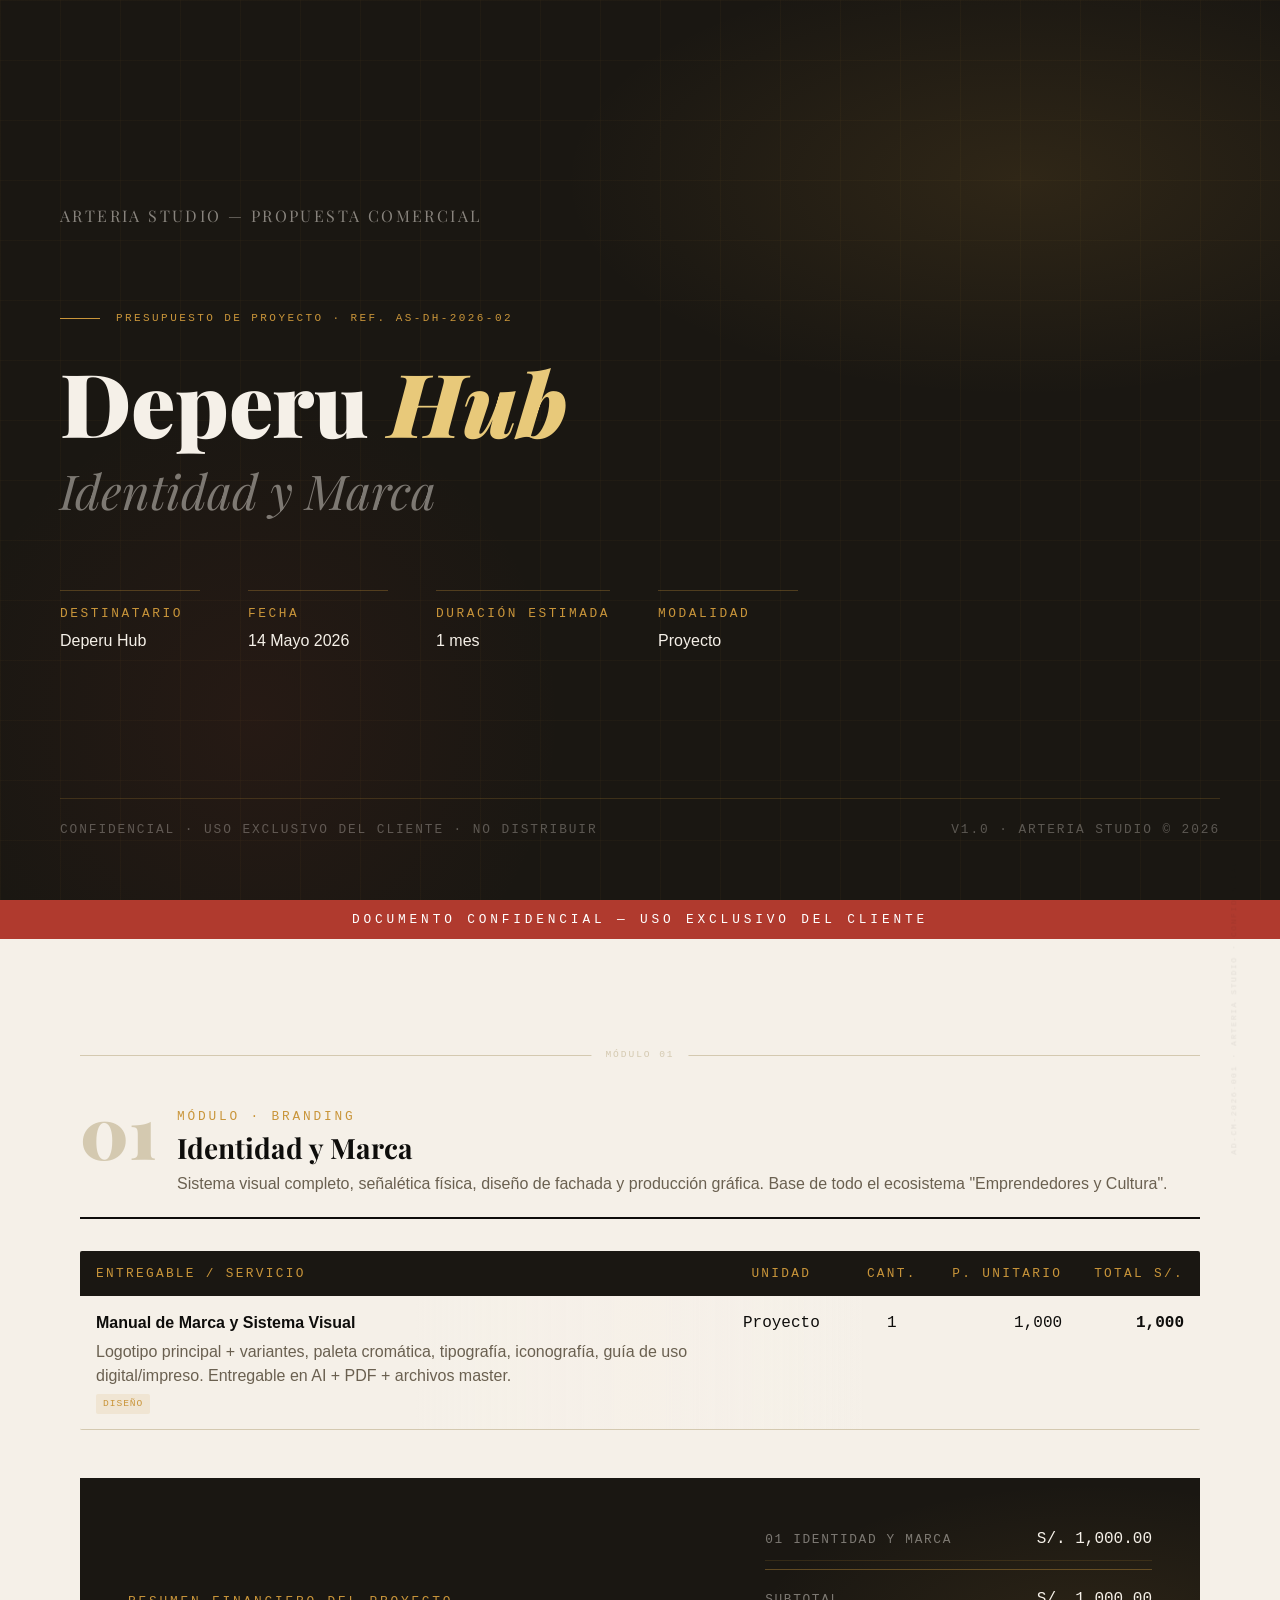
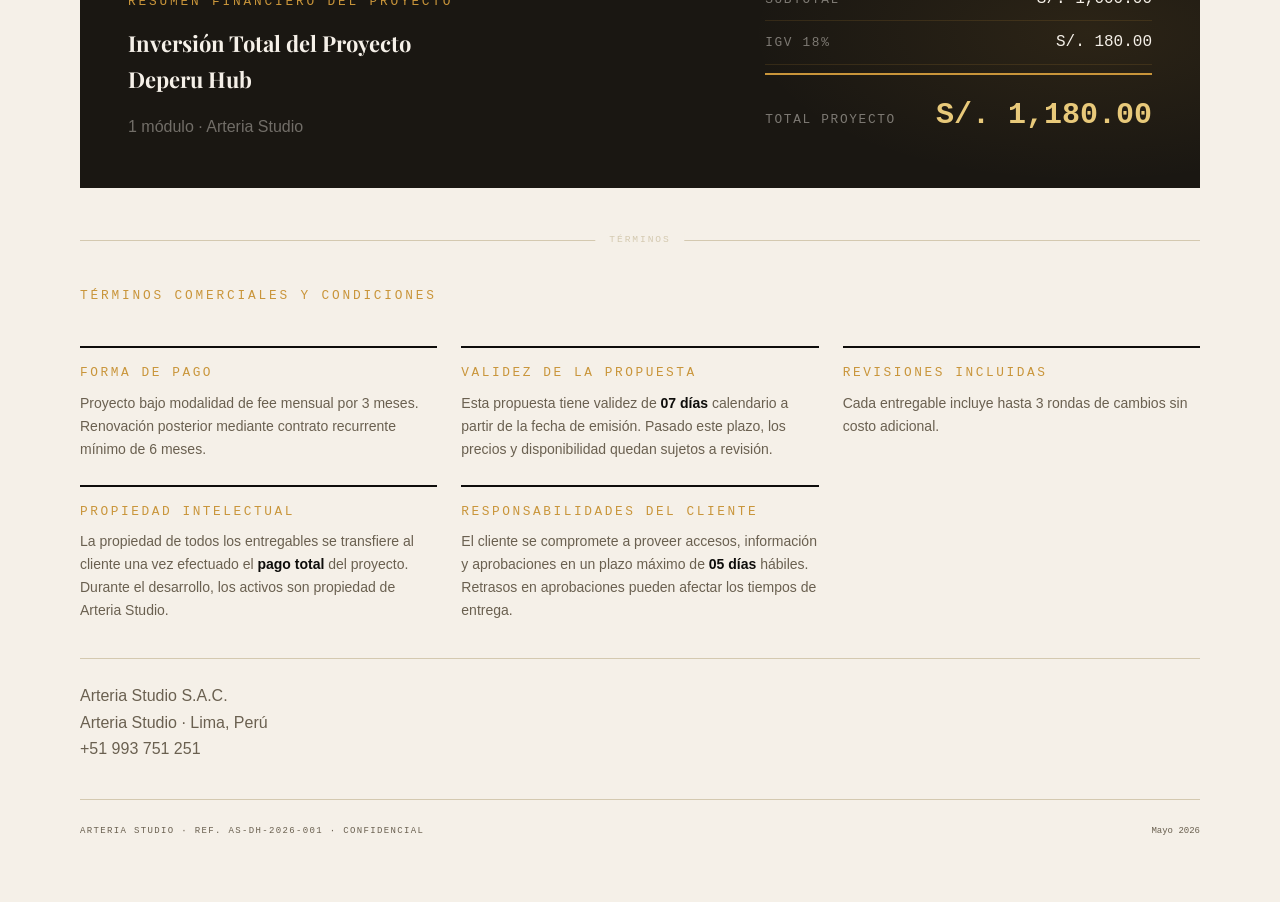
==== index.html @ 9439458f "🚀 RELEASE: Initial" ====
<!DOCTYPE html>
<html lang="es">
<head>
<meta charset="UTF-8">
<meta name="viewport" content="width=device-width, initial-scale=1.0">
<title>Presupuesto de Proyecto — Deperu Hub</title>
<link href="https://fonts.googleapis.com/css2?family=Playfair+Display:ital,wght@0,400;0,700;0,900;1,400yfamily=DM+Sans:wght@300;400;500;600yfamily=DM+Mono:wght@400;500ydisplay=swap" rel="stylesheet">
<link rel="stylesheet" href="styles.css">
</head>
<body>

<!-- COVER PAGE -->
<div class="cover">
  <div class="cover-grid"></div>
  <div class="cover-body">
    <div class="cover-logo">Arteria Studio — Propuesta Comercial</div>
    <div class="cover-eyebrow">Presupuesto de Proyecto · Ref. AS-DH-2026-02</div>
    <h1 class="cover-title">Deperu <em>Hub</em></h1>
    <div class="cover-subtitle">Identidad y Marca</div>
    <div class="cover-meta">
      <div class="cover-meta-item">
        <div class="cover-meta-label">Destinatario</div>
        <div class="cover-meta-value">Deperu Hub</div>
      </div>
      <div class="cover-meta-item">
        <div class="cover-meta-label">Fecha</div>
        <div class="cover-meta-value">14 Mayo 2026</div>
      </div>
      <div class="cover-meta-item">
        <div class="cover-meta-label">Duración estimada</div>
        <div class="cover-meta-value">1 mes</div>
      </div>
      <div class="cover-meta-item">
        <div class="cover-meta-label">Modalidad</div>
        <div class="cover-meta-value">Proyecto</div>
      </div>
    </div>
  </div>
  <div class="cover-footer">
    <div class="cover-footer-left">Confidencial · Uso exclusivo del cliente · No distribuir</div>
    <div class="cover-footer-right">v1.0 · Arteria Studio © 2026</div>
  </div>
</div>

<div class="confidential-banner">Documento confidencial — Uso exclusivo del cliente</div>

<!-- MAIN CONTENT -->
<div class="page">
  <div class="page-break" data-label="Módulo 01"></div>

  <!-- ═══════════════════════════════════════════ -->
  <!-- MÓDULO 01: ECOSISTEMA DIGITAL -->
  <!-- ═══════════════════════════════════════════ -->
  <div class="section-header">
    <div class="section-num">01</div>
    <div class="section-info">
      <div class="section-tag">Módulo · Branding</div>
      <div class="section-title">Identidad y Marca</div>
      <div class="section-desc">Sistema visual completo, señalética física, diseño de fachada y producción gráfica. Base de todo el ecosistema "Emprendedores y Cultura".</div>
    </div>
  </div>

  <div class="scroll-hint">← Desliza para ver →</div>
  <div class="table-scroll">
  <table class="budget-table">
    <thead>
      <tr>
        <th style="width:60%">Entregable / Servicio</th>
        <th style="width:12%; text-align:center;">Unidad</th>
        <th style="width:8%; text-align:center;">Cant.</th>
        <th style="width:10%; text-align:right;" class="th-right">P. Unitario</th>
        <th style="width:10%; text-align:right;" class="th-right">Total S/.</th>
      </tr>
    </thead>
    <tbody>
      <tr>
        <td>
          <div class="item-name">Manual de Marca y Sistema Visual</div>
          <div class="item-desc">Logotipo principal + variantes, paleta cromática, tipografía, iconografía, guía de uso digital/impreso. Entregable en AI + PDF + archivos master.</div>
          <span class="item-tag tag-design">Diseño</span>
        </td>
        <td class="col-qty">Proyecto</td>
        <td class="col-qty">1</td>
        <td class="col-price">1,000</td>
        <td class="col-total">1,000</td>
      </tr>
    </tbody>
  </table>
  </div><!-- /table-scroll -->

  <!-- ═══════════════════════════════════════════ -->
  <!-- GRAND TOTAL -->
  <!-- ═══════════════════════════════════════════ -->
  <div class="grand-total-block">
    <div class="grand-total-inner">
      <div>
        <div class="grand-total-label">Resumen financiero del proyecto</div>
        <div class="grand-total-title">Inversión Total del Proyecto<br>Deperu Hub</div>
        <div class="grand-total-note" style="margin-top: 16px;">1 módulo · Arteria Studio</div>
      </div>
      <div class="grand-total-amounts">
        <div class="amount-row">
          <span class="amount-label">01 Identidad y Marca</span>
          <span class="amount-value">S/. 1,000.00</span>
        </div>
        <div class="amount-row" style="border-top: 1px solid rgba(201,149,58,0.4); padding-top:16px; margin-top:8px;">
          <span class="amount-label">Subtotal</span>
          <span class="amount-value">S/. 1,000.00</span>
        </div>
        <div class="amount-row">
          <span class="amount-label">IGV 18%</span>
          <span class="amount-value">S/. 180.00</span>
        </div>
        <div class="amount-row" style="border-top: 2px solid var(--gold); padding-top:16px; margin-top:8px;">
          <span class="amount-label">TOTAL PROYECTO</span>
          <span class="amount-value highlight">S/. 1,180.00</span>
        </div>
      </div>
    </div>
  </div>

  <!-- ═══════════════════════════════════════════ -->
  <!-- TÉRMINOS y CONDICIONES -->
  <!-- ═══════════════════════════════════════════ -->
  <div class="page-break" data-label="Términos"></div>
  <div class="section-tag" style="margin-bottom: 24px;">Términos comerciales y condiciones</div>
  <div class="terms-grid">
    <div class="term-block">
      <div class="term-title">Forma de Pago</div>
      <div class="term-content">
        Proyecto bajo modalidad de fee mensual por 3 meses. Renovación posterior mediante contrato recurrente mínimo de 6 meses.
      </div>
    </div>
    <div class="term-block">
      <div class="term-title">Validez de la Propuesta</div>
      <div class="term-content">
        Esta propuesta tiene validez de <strong>07 días</strong> calendario a partir de la fecha de emisión. Pasado este plazo, los precios y disponibilidad quedan sujetos a revisión.
      </div>
    </div>
    <div class="term-block">
      <div class="term-title">Revisiones Incluidas</div>
      <div class="term-content">
        Cada entregable incluye hasta 3 rondas de cambios sin costo adicional.
      </div>
    </div>
    <div class="term-block">
      <div class="term-title">Propiedad Intelectual</div>
      <div class="term-content">
        La propiedad de todos los entregables se transfiere al cliente una vez efectuado el <strong>pago total</strong> del proyecto. Durante el desarrollo, los activos son propiedad de Arteria Studio.
      </div>
    </div>
    <div class="term-block">
      <div class="term-title">Responsabilidades del Cliente</div>
      <div class="term-content">
        El cliente se compromete a proveer accesos, información y aprobaciones en un plazo máximo de <strong>05 días</strong> hábiles. Retrasos en aprobaciones pueden afectar los tiempos de entrega.
      </div>
    </div>
  </div>

  <!-- FIRMA -->
  <div class="signature-grid" style="margin-top: 36px; border-top: 1px solid var(--rule);">
    <div>
      <div style="margin-top: 24px; font-size: 1rem; color: var(--muted);">
        Arteria Studio S.A.C.<br>
        Arteria Studio · Lima, Perú<br>
        +51 993 751 251
      </div>
    </div>
  </div>

  <!-- FOOTER -->
  <div style="margin-top: 36px; padding-top: 24px; border-top: 1px solid var(--rule); display:flex; justify-content:space-between; align-items:center;">
    <div style="font-family:'DM Mono',monospace; font-size:9px; color:var(--muted); letter-spacing:0.15em; text-transform:uppercase;">
      Arteria Studio · Ref. AS-DH-2026-001 · Confidencial
    </div>
    <div style="font-family:'DM Mono',monospace; font-size:9px; color:var(--muted);">
      Mayo 2026
    </div>
  </div>

</div>

<div class="watermark">AD-CM-2026-001 · Arteria Studio · Confidencial</div>

</body>
</html>
---- styles.css ----
/* ── DESIGN TOKENS ───────────────────────────── */
  :root {
    --ink: #0e0d0b;
    --paper: #f5f0e8;
    --gold: #c9953a;
    --gold-light: #e8c97a;
    --red: #b03a2e;
    --muted: #6a6050;
    --rule: #d4c9b0;
    --white: #fefcf8;
    --section-bg: #1a1712;
  }

  *, *::before, *::after { box-sizing: border-box; margin: 0; padding: 0; }

  /* ── BASE ────────────────────────────────────── */
  body {
    font-family: 'DM Sans', sans-serif;
    background: var(--paper);
    color: var(--ink);
    font-size: 1rem;
    line-height: 1.65;
  }

  /* ── COVER ───────────────────────────────────── */
  .cover {
    min-height: 100svh;
    background: var(--section-bg);
    display: grid;
    grid-template-rows: 1fr auto;
    padding: clamp(32px, 6vw, 60px);
    position: relative;
    overflow: hidden;
  }

  .cover::before {
    content: '';
    position: absolute;
    inset: 0;
    background:
      radial-gradient(ellipse 60% 40% at 80% 20%, rgba(201,149,58,0.12) 0%, transparent 60%),
      radial-gradient(ellipse 40% 60% at 20% 80%, rgba(176,58,46,0.08) 0%, transparent 60%);
  }

  .cover-grid {
    position: absolute;
    inset: 0;
    background-image:
      linear-gradient(rgba(201,149,58,0.04) 1px, transparent 1px),
      linear-gradient(90deg, rgba(201,149,58,0.04) 1px, transparent 1px);
    background-size: 60px 60px;
  }

  .cover-body {
    position: relative;
    z-index: 2;
    display: flex;
    flex-direction: column;
    justify-content: center;
  }

  .cover-eyebrow {
    font-family: 'DM Mono', monospace;
    font-size: 11px;
    letter-spacing: 0.22em;
    text-transform: uppercase;
    color: var(--gold);
    margin-bottom: 32px;
    display: flex;
    align-items: center;
    gap: 16px;
    flex-wrap: wrap;
  }

  .cover-eyebrow::before {
    content: '';
    display: block;
    width: 40px;
    height: 1px;
    background: var(--gold);
    flex-shrink: 0;
  }

  .cover-logo {
    font-family: 'Playfair Display', serif;
    font-size: 1rem;
    font-weight: 400;
    color: rgba(245,240,232,0.5);
    letter-spacing: 0.15em;
    text-transform: uppercase;
    margin-bottom: clamp(40px, 8vw, 80px);
  }

  .cover-title {
    font-family: 'Playfair Display', serif;
    font-size: clamp(44px, 9vw, 88px);
    font-weight: 900;
    line-height: 0.95;
    color: var(--paper);
    margin-bottom: 8px;
  }

  .cover-title em {
    font-style: italic;
    color: var(--gold-light);
  }

  .cover-subtitle {
    font-family: 'Playfair Display', serif;
    font-size: clamp(22px, 4vw, 48px);
    font-weight: 400;
    font-style: italic;
    color: rgba(245,240,232,0.45);
    margin-bottom: clamp(32px, 6vw, 60px);
  }

  .cover-meta {
    display: flex;
    gap: clamp(20px, 4vw, 48px);
    flex-wrap: wrap;
  }

  .cover-meta-item {
    border-top: 1px solid rgba(201,149,58,0.3);
    padding-top: 12px;
    min-width: 140px;
  }

  .cover-meta-label {
    font-family: 'DM Mono', monospace;
    font-size: .8rem;
    letter-spacing: 0.2em;
    text-transform: uppercase;
    color: var(--gold);
    margin-bottom: 4px;
  }

  .cover-meta-value {
    font-size: 1rem;
    color: var(--paper);
    font-weight: 500;
  }

  .cover-footer {
    position: relative;
    z-index: 2;
    display: flex;
    justify-content: space-between;
    align-items: flex-end;
    border-top: 1px solid rgba(201,149,58,0.2);
    padding-top: 20px;
    gap: 16px;
    flex-wrap: wrap;
  }

  .cover-footer-left,
  .cover-footer-right {
    font-family: 'DM Mono', monospace;
    font-size: .8rem;
    color: rgba(245,240,232,0.3);
    letter-spacing: 0.15em;
    text-transform: uppercase;
  }

  /* ── CONFIDENTIAL BANNER ─────────────────────── */
  .confidential-banner {
    background: var(--red);
    color: white;
    font-family: 'DM Mono', monospace;
    font-size: .8rem;
    letter-spacing: 0.3em;
    text-transform: uppercase;
    text-align: center;
    padding: 9px;
  }

  /* ── PAGE WRAPPER ────────────────────────────── */
  .page {
    max-width: 1240px;
    margin: 0 auto;
    padding: clamp(32px, 5vw, 64px) clamp(16px, 5vw, 60px);
  }

  /* ── SECTION HEADER ──────────────────────────── */
  .section-header {
    display: flex;
    align-items: flex-start;
    gap: 20px;
    margin-bottom: 32px;
    padding-bottom: 20px;
    border-bottom: 2px solid var(--ink);
    flex-wrap: wrap;
  }

  .section-num {
    font-family: 'Playfair Display', serif;
    font-size: clamp(48px, 8vw, 72px);
    font-weight: 900;
    line-height: 1;
    color: var(--rule);
    flex-shrink: 0;
    margin-top: -6px;
  }

  .section-info {
    flex: 1;
    min-width: 200px;
    padding-top: 6px;
  }

  .section-tag {
    font-family: 'DM Mono', monospace;
    font-size: .8rem;
    letter-spacing: 0.22em;
    text-transform: uppercase;
    color: var(--gold);
    margin-bottom: 6px;
  }

  .section-title {
    font-family: 'Playfair Display', serif;
    font-size: clamp(22px, 3.5vw, 28px);
    font-weight: 700;
    line-height: 1.1;
    color: var(--ink);
  }

  .section-desc {
    margin-top: 8px;
    color: var(--muted);
    font-size: 1rem;
    line-height: 1.55;
  }

  /* ── TABLE SCROLL WRAPPER ────────────────────── */
  .table-scroll {
    width: 100%;
    overflow-x: auto;
    -webkit-overflow-scrolling: touch;
    margin-bottom: 8px;
    /* Subtle scroll shadow hints */
    background:
      linear-gradient(to right, var(--paper) 30%, transparent),
      linear-gradient(to left,  var(--paper) 30%, transparent) right,
      linear-gradient(to right, var(--rule), transparent) 0 0 / 8px 100%,
      linear-gradient(to left,  var(--rule), transparent) right 0 / 8px 100%;
    background-repeat: no-repeat;
    background-attachment: local, local, scroll, scroll;
    border-radius: 2px;
  }

  /* Scroll hint label */
  .scroll-hint {
    display: none;
    font-family: 'DM Mono', monospace;
    font-size: .8rem;
    color: var(--muted);
    letter-spacing: 0.12em;
    text-align: right;
    margin-bottom: 6px;
  }

  @media (max-width: 700px) {
    .scroll-hint { display: block; }
  }

  /* ── BUDGET TABLE ────────────────────────────── */
  .budget-table {
    width: 100%;
    min-width: 620px;   /* triggers horizontal scroll on narrow screens */
    border-collapse: collapse;
  }

  .budget-table thead tr {
    background: var(--section-bg);
  }

  .budget-table th {
    font-family: 'DM Mono', monospace;
    font-size: .8rem;
    letter-spacing: 0.18em;
    text-transform: uppercase;
    color: var(--gold);
    padding: 12px 16px;
    text-align: left;
    font-weight: 500;
    white-space: nowrap;
  }

  .budget-table th.th-right { text-align: right; }

  .budget-table tbody tr {
    border-bottom: 1px solid var(--rule);
    transition: background 0.12s;
  }

  .budget-table tbody tr:hover {
    background: rgba(201,149,58,0.05);
  }

  .budget-table td {
    padding: 14px 16px;
    vertical-align: top;
  }

  /* First column: description */
  .budget-table td:first-child {
    min-width: 260px;
  }

  .item-name {
    font-weight: 600;
    font-size: 1rem;
    color: var(--ink);
    margin-bottom: 4px;
  }

  .item-desc {
    font-size: 1rem;
    color: var(--muted);
    line-height: 1.5;
  }

  .item-tag {
    display: inline-block;
    font-family: 'DM Mono', monospace;
    font-size: 0.6rem;
    letter-spacing: 0.1em;
    text-transform: uppercase;
    padding: 2px 7px;
    border-radius: 2px;
    margin-top: 5px;
    margin-right: 2px;
  }

  .tag-design     { background: rgba(201,149,58,0.12); color: var(--gold); }
  .tag-dev        { background: rgba(46,89,176,0.1);   color: #2e59b0; }
  .tag-marketing  { background: rgba(58,130,74,0.1);   color: #3a824a; }
  .tag-btl        { background: rgba(176,58,46,0.1);   color: var(--red); }
  .tag-strategy   { background: rgba(120,80,140,0.1);  color: #78508c; }
  .tag-production { background: rgba(0,130,120,0.1);   color: #008278; }

  .col-qty, .col-unit, .col-price, .col-total {
    white-space: nowrap;
    font-family: 'DM Mono', monospace;
    font-size: 1rem;
    color: var(--ink);
    text-align: right;
  }

  .col-qty  { text-align: center; }

  .col-total {
    font-weight: 700;
    font-size: 1rem;
  }

  .subtotal-row td {
    background: rgba(14,13,11,0.045);
    padding: 12px 16px;
    border-top: 2px solid var(--ink);
    border-bottom: none;
  }

  .subtotal-label {
    font-family: 'DM Mono', monospace;
    font-size: .8rem;
    letter-spacing: 0.18em;
    text-transform: uppercase;
    color: var(--muted);
    font-weight: 600;
  }

  .subtotal-amount {
    font-family: 'DM Mono', monospace;
    font-size: 1rem;
    font-weight: 700;
    color: var(--ink);
    text-align: right;
    display: block;
  }

  /* ── BREAKDOWN GRID ──────────────────────────── */
  .breakdown-grid {
    display: grid;
    grid-template-columns: repeat(auto-fit, minmax(150px, 1fr));
    gap: 1px;
    background: var(--rule);
    border: 1px solid var(--rule);
    margin: 40px 0;
  }

  .breakdown-card {
    background: var(--white);
    padding: 20px;
  }

  .breakdown-num {
    font-family: 'Playfair Display', serif;
    font-size: 30px;
    font-weight: 900;
    color: var(--ink);
    line-height: 1;
    margin-bottom: 4px;
  }

  .breakdown-label {
    font-family: 'DM Mono', monospace;
    font-size: 0.6rem;
    letter-spacing: 0.15em;
    text-transform: uppercase;
    color: var(--muted);
    margin-bottom: 12px;
  }

  .breakdown-amount {
    font-family: 'DM Mono', monospace;
    font-size: 1rem;
    font-weight: 600;
    color: var(--ink);
  }

  .breakdown-bar {
    height: 3px;
    background: var(--rule);
    margin-top: 12px;
    border-radius: 2px;
    overflow: hidden;
  }

  .breakdown-fill {
    height: 100%;
    border-radius: 2px;
  }

  /* ── GRAND TOTAL ─────────────────────────────── */
  .grand-total-block {
    background: var(--section-bg);
    padding: clamp(28px, 5vw, 48px);
    position: relative;
    overflow: hidden;
    margin-top: 48px;
  }

  .grand-total-block::before {
    content: '';
    position: absolute;
    inset: 0;
    background: radial-gradient(ellipse 50% 80% at 90% 50%, rgba(201,149,58,0.1) 0%, transparent 60%);
  }

  .grand-total-inner {
    position: relative;
    z-index: 1;
    display: grid;
    grid-template-columns: 1fr auto;
    gap: 40px;
    align-items: end;
  }

  @media (max-width: 620px) {
    .grand-total-inner { grid-template-columns: 1fr; }
    .grand-total-amounts { text-align: left; }
  }

  .grand-total-label {
    font-family: 'DM Mono', monospace;
    font-size: .8rem;
    letter-spacing: 0.22em;
    text-transform: uppercase;
    color: var(--gold);
    margin-bottom: 12px;
  }

  .grand-total-title {
    font-family: 'Playfair Display', serif;
    font-size: clamp(18px, 3vw, 22px);
    font-weight: 700;
    color: var(--paper);
    margin-bottom: 6px;
  }

  .grand-total-note {
    font-size: 1rem;
    color: rgba(245,240,232,0.4);
    line-height: 1.7;
  }

  .grand-total-amounts { text-align: right; }

  .amount-row {
    display: flex;
    justify-content: space-between;
    align-items: baseline;
    gap: 40px;
    margin-bottom: 8px;
    padding-bottom: 8px;
    border-bottom: 1px solid rgba(201,149,58,0.15);
  }

  .amount-row:last-child { border-bottom: none; margin-bottom: 0; padding-bottom: 0; }

  .amount-label {
    font-family: 'DM Mono', monospace;
    font-size: .8rem;
    letter-spacing: 0.13em;
    text-transform: uppercase;
    color: rgba(245,240,232,0.45);
    white-space: nowrap;
  }

  .amount-value {
    font-family: 'DM Mono', monospace;
    font-size: 1rem;
    color: var(--paper);
    font-weight: 500;
    white-space: nowrap;
  }

  .amount-value.highlight {
    font-size: 30px;
    font-weight: 700;
    color: var(--gold-light);
  }

  /* ── NOTES ───────────────────────────────────── */
  .note-box {
    border-left: 3px solid var(--gold);
    padding: 13px 18px;
    background: rgba(201,149,58,0.05);
    margin-bottom: 12px;
    font-size: 14px;
    color: var(--muted);
    line-height: 1.6;
  }

  .note-box strong { color: var(--ink); font-weight: 600; }

  /* ── TERMS ───────────────────────────────────── */
  .terms-grid {
    display: grid;
    grid-template-columns: repeat(auto-fit, minmax(330px, 1fr));
    gap: 24px;
    margin-top: 40px;
  }

  .term-block {
    border-top: 2px solid var(--ink);
    padding-top: 14px;
  }

  .term-title {
    font-family: 'DM Mono', monospace;
    font-size: .8rem;
    letter-spacing: 0.2em;
    text-transform: uppercase;
    color: var(--gold);
    margin-bottom: 8px;
  }

  .term-content {
    font-size: 14px;
    color: var(--muted);
    line-height: 1.65;
  }

  .term-content strong { color: var(--ink); font-weight: 600; }

  /* ── PAGE BREAK DIVIDER ──────────────────────── */
  .page-break {
    border-top: 1px solid var(--rule);
    margin: 52px 0 44px;
    position: relative;
  }

  .page-break::before {
    content: attr(data-label);
    position: absolute;
    top: -9px;
    left: 50%;
    transform: translateX(-50%);
    background: var(--paper);
    padding: 0 14px;
    font-family: 'DM Mono', monospace;
    font-size: 0.6rem;
    letter-spacing: 0.2em;
    text-transform: uppercase;
    color: var(--rule);
    white-space: nowrap;
  }

  /* ── SIGNATURE ───────────────────────────────── */
  .signature-grid {
    display: grid;
    grid-template-columns: 1fr 1fr;
    gap: 48px;
    margin-top: 40px;
  }

  @media (max-width: 480px) {
    .signature-grid { grid-template-columns: 1fr; }
  }

  .signature-line {
    border-top: 1px solid var(--ink);
    padding-top: 8px;
  }

  .signature-label {
    font-family: 'DM Mono', monospace;
    font-size: .8rem;
    letter-spacing: 0.15em;
    text-transform: uppercase;
    color: var(--muted);
  }

  /* ── WATERMARK ───────────────────────────────── */
  .watermark {
    position: fixed;
    bottom: 40px;
    right: 40px;
    font-family: 'DM Mono', monospace;
    font-size: 8px;
    color: rgba(14,13,11,0.08);
    letter-spacing: 0.2em;
    text-transform: uppercase;
    transform: rotate(-90deg);
    transform-origin: right bottom;
    pointer-events: none;
  }

  /* ── RESPONSIVE ──────────────────────────────── */
  @media (max-width: 700px) {
    .cover { padding: 28px 20px; }
    .page  { padding: 28px 16px; }
    .section-num { font-size: 42px; }
    .grand-total-block { padding: 24px 20px; }
    .breakdown-grid { grid-template-columns: repeat(2, 1fr); }
  }

  @media (max-width: 440px) {
    .breakdown-grid { grid-template-columns: 1fr; }
    .cover-meta { flex-direction: column; gap: 16px; }
  }

  /* ══════════════════════════════════════════════
     PRINT — Black y White, Markdown-style clean
  ══════════════════════════════════════════════ */
  @media print {
    /* Reset screen-only chrome */
    * { -webkit-print-color-adjust: exact !important; print-color-adjust: exact !important; }

    body {
      background: #fff !important;
      color: #000 !important;
      font-size: 11pt;
      font-family: Georgia, 'Times New Roman', serif;
      line-height: 1.5;
    }

    /* Hide decorative y interactive elements */
    .cover-grid,
    .cover::before,
    .cover::after,
    .breakdown-bar,
    .breakdown-fill,
    .confidential-banner,
    .watermark,
    .page-break::before,
    .scroll-hint { display: none !important; }

    /* Cover — simplified */
    .cover {
      background: #fff !important;
      min-height: auto;
      padding: 24pt 32pt;
      border-bottom: 3pt solid #000;
      page-break-after: always;
    }

    .cover-logo {
      color: #000 !important;
      font-family: Georgia, serif;
      letter-spacing: 0;
      font-size: 10pt;
      margin-bottom: 32pt;
      border-bottom: 1pt solid #000;
      padding-bottom: 8pt;
    }

    .cover-eyebrow { color: #000 !important; font-family: monospace; font-size: 9pt; }
    .cover-eyebrow::before { background: #000 !important; }

    .cover-title { color: #000 !important; font-size: 36pt; font-family: Georgia, serif; }
    .cover-title em { color: #000 !important; font-style: italic; }
    .cover-subtitle { color: #555 !important; font-size: 18pt; font-family: Georgia, serif; }

    .cover-meta { gap: 16pt; }
    .cover-meta-item { border-top: 1pt solid #000 !important; padding-top: 6pt; }
    .cover-meta-label { color: #000 !important; font-size: 8pt; font-family: monospace; }
    .cover-meta-value { color: #000 !important; font-size: 11pt; }

    .cover-footer { border-top: 1pt solid #ccc !important; }
    .cover-footer-left, .cover-footer-right { color: #666 !important; font-size: 8pt; font-family: monospace; }

    /* Page */
    .page { padding: 16pt 32pt; max-width: 100%; }

    /* Section headers — markdown H2 style */
    .section-header {
      border-bottom: 2pt solid #000 !important;
      margin-bottom: 14pt;
      padding-bottom: 10pt;
      page-break-inside: avoid;
    }

    .section-num { color: #ccc !important; font-size: 40pt; }
    .section-tag { color: #000 !important; font-family: monospace; font-size: 8pt; }
    .section-title { color: #000 !important; font-size: 18pt; font-family: Georgia, serif; }
    .section-desc { color: #444 !important; font-size: 10pt; }

    /* Table scroll wrapper — remove scroll, just let it flow */
    .table-scroll {
      overflow: visible !important;
      background: none !important;
    }

    /* Tables — clean markdown-style */
    .budget-table {
      min-width: unset !important;
      width: 100% !important;
      border-collapse: collapse;
      font-size: 10pt;
      page-break-inside: auto;
    }

    .budget-table thead tr { background: #000 !important; }

    .budget-table th {
      color: #fff !important;
      background: #000 !important;
      font-family: monospace;
      font-size: 8pt;
      padding: 6pt 8pt;
      letter-spacing: 0;
      border: 1pt solid #000;
    }

    .budget-table td {
      padding: 7pt 8pt;
      border: 1pt solid #999;
      color: #000 !important;
      background: #fff !important;
    }

    .budget-table tbody tr { border-bottom: 1pt solid #ccc !important; }
    .budget-table tbody tr:hover { background: #fff !important; }

    .item-name { font-size: 10pt; font-weight: bold; color: #000 !important; }
    .item-desc { font-size: 9pt; color: #333 !important; }

    .item-tag {
      background: none !important;
      color: #000 !important;
      border: 1pt solid #999;
      font-family: monospace;
      font-size: 7pt;
    }

    .col-qty, .col-unit, .col-price, .col-total {
      color: #000 !important;
      font-family: monospace;
      font-size: 10pt;
    }

    .subtotal-row td {
      background: #eee !important;
      border-top: 2pt solid #000 !important;
    }

    .subtotal-label { color: #000 !important; font-family: monospace; font-size: 9pt; }
    .subtotal-amount { color: #000 !important; font-family: monospace; font-size: 12pt; }

    /* Breakdown grid — simple list in print */
    .breakdown-grid {
      display: grid;
      grid-template-columns: repeat(3, 1fr);
      gap: 0;
      background: #000 !important;
      border: 1pt solid #000 !important;
    }

    .breakdown-card {
      background: #fff !important;
      border: none;
      padding: 10pt;
    }

    .breakdown-num { color: #000 !important; font-size: 20pt; font-family: Georgia, serif; }
    .breakdown-label { color: #555 !important; font-family: monospace; font-size: 7pt; }
    .breakdown-amount { color: #000 !important; font-family: monospace; font-size: 10pt; }

    /* Grand total block */
    .grand-total-block {
      background: #000 !important;
      padding: 20pt 24pt;
      page-break-inside: avoid;
      margin-top: 24pt;
    }

    .grand-total-block::before { display: none; }
    .grand-total-inner { grid-template-columns: 1fr auto; gap: 24pt; }
    .grand-total-label { color: #ccc !important; font-family: monospace; font-size: 8pt; }
    .grand-total-title { color: #fff !important; font-family: Georgia, serif; font-size: 14pt; }
    .grand-total-note { color: #aaa !important; font-size: 9pt; }

    .amount-label { color: #aaa !important; font-family: monospace; font-size: 8pt; }
    .amount-value { color: #fff !important; font-family: monospace; font-size: 11pt; }
    .amount-value.highlight { color: #fff !important; font-size: 22pt; }
    .amount-row { border-bottom-color: rgba(255,255,255,0.15) !important; }

    /* Notes */
    .note-box {
      border-left: 3pt solid #000 !important;
      background: #f5f5f5 !important;
      color: #333 !important;
      font-size: 9pt;
      page-break-inside: avoid;
    }

    .note-box strong { color: #000 !important; }

    /* Terms */
    .term-block { border-top: 2pt solid #000 !important; page-break-inside: avoid; }
    .term-title { color: #000 !important; font-family: monospace; font-size: 8pt; }
    .term-content { color: #333 !important; font-size: 9.5pt; }
    .term-content strong { color: #000 !important; }

    /* Dividers */
    .page-break { border-top: 1pt dashed #ccc !important; margin: 20pt 0 16pt; }

    /* Signatures */
    .signature-line { border-top: 1pt solid #000 !important; }
    .signature-label { color: #333 !important; font-family: monospace; font-size: 8pt; }

    /* Footer */
    .page > div:last-of-type { border-top: 1pt solid #ccc !important; }

    /* Page breaks between modules */
    .section-header { page-break-before: auto; }
    .grand-total-block { page-break-before: always; }
  }
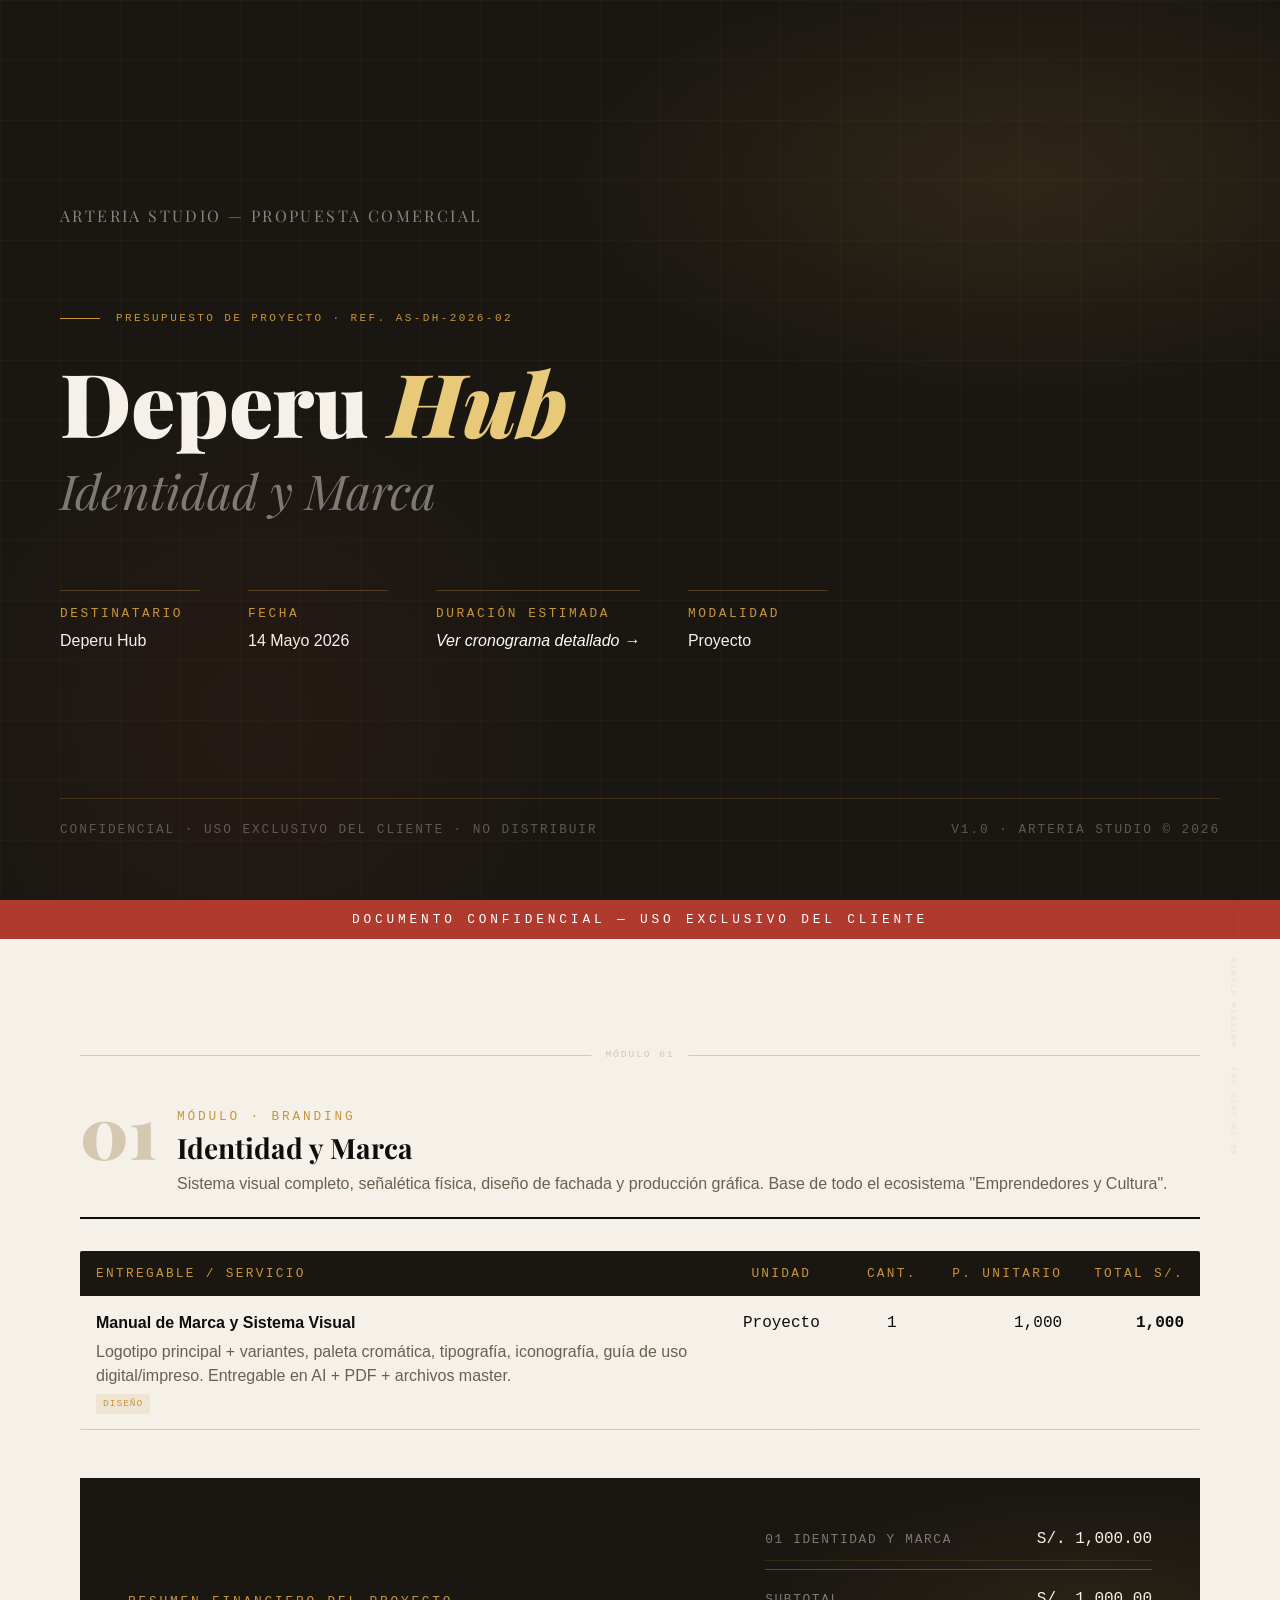
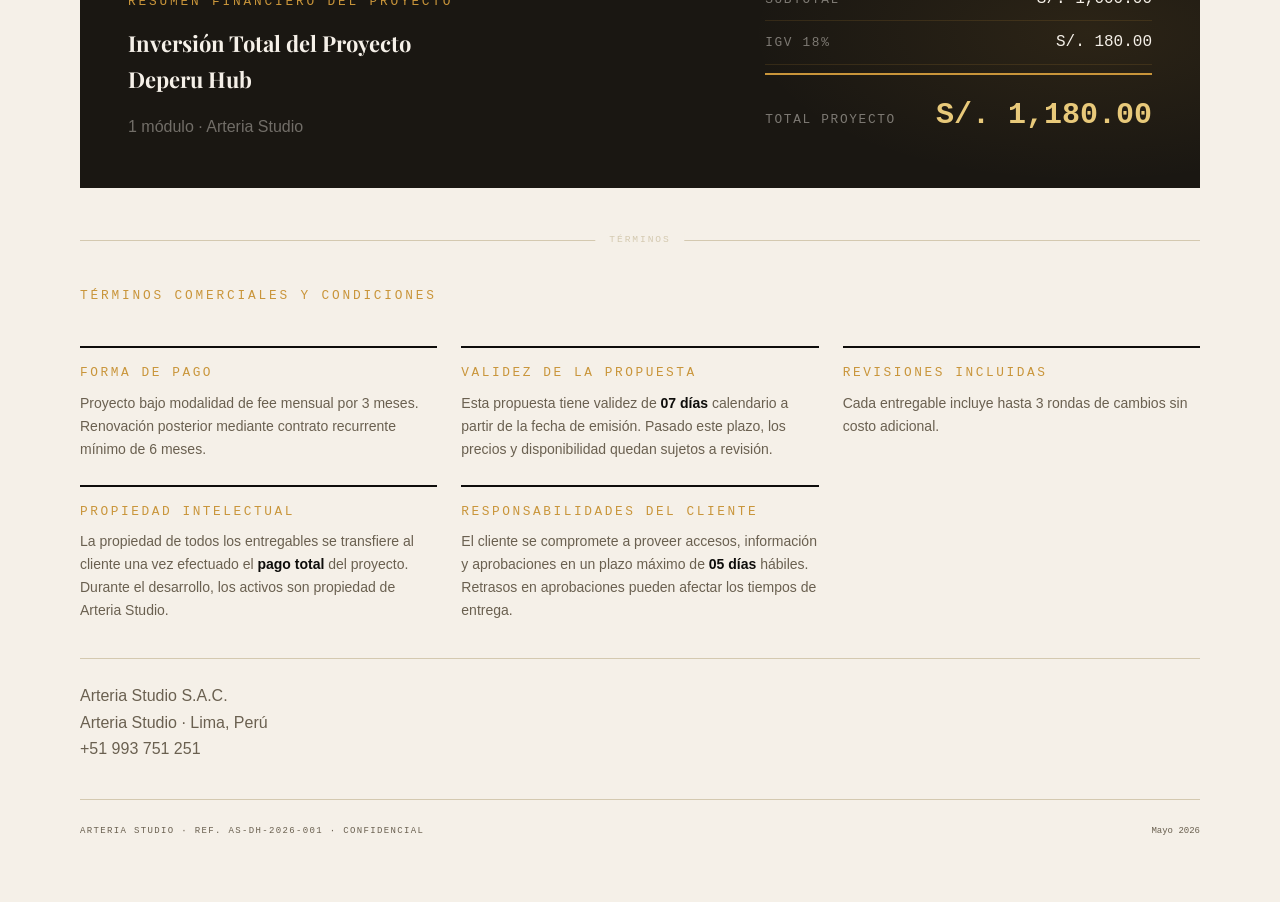
==== commit 37fbbc63: "🚀 RELEASE: Cronograma" ====
--- a/index.html
+++ b/index.html
@@ -28,7 +28,7 @@
       </div>
       <div class="cover-meta-item">
         <div class="cover-meta-label">Duración estimada</div>
-        <div class="cover-meta-value">1 mes</div>
+        <div class="cover-meta-value"><a href="cronograma.html"><i>Ver cronograma detallado →</i></a></div>
       </div>
       <div class="cover-meta-item">
         <div class="cover-meta-label">Modalidad</div>
--- a/styles.css
+++ b/styles.css
@@ -139,6 +139,20 @@
     font-size: 1rem;
     color: var(--paper);
     font-weight: 500;
+  }
+
+  .cover-meta-value a {
+    color: var(--white);
+    text-decoration: none;
+  }
+
+  .cover-meta-value a:hover {
+    color: var(--gold);
+    text-decoration: underline;
+  }
+
+  .cover-meta-value a:active {
+    color: var(--gold-light);
   }
 
   .cover-footer {
